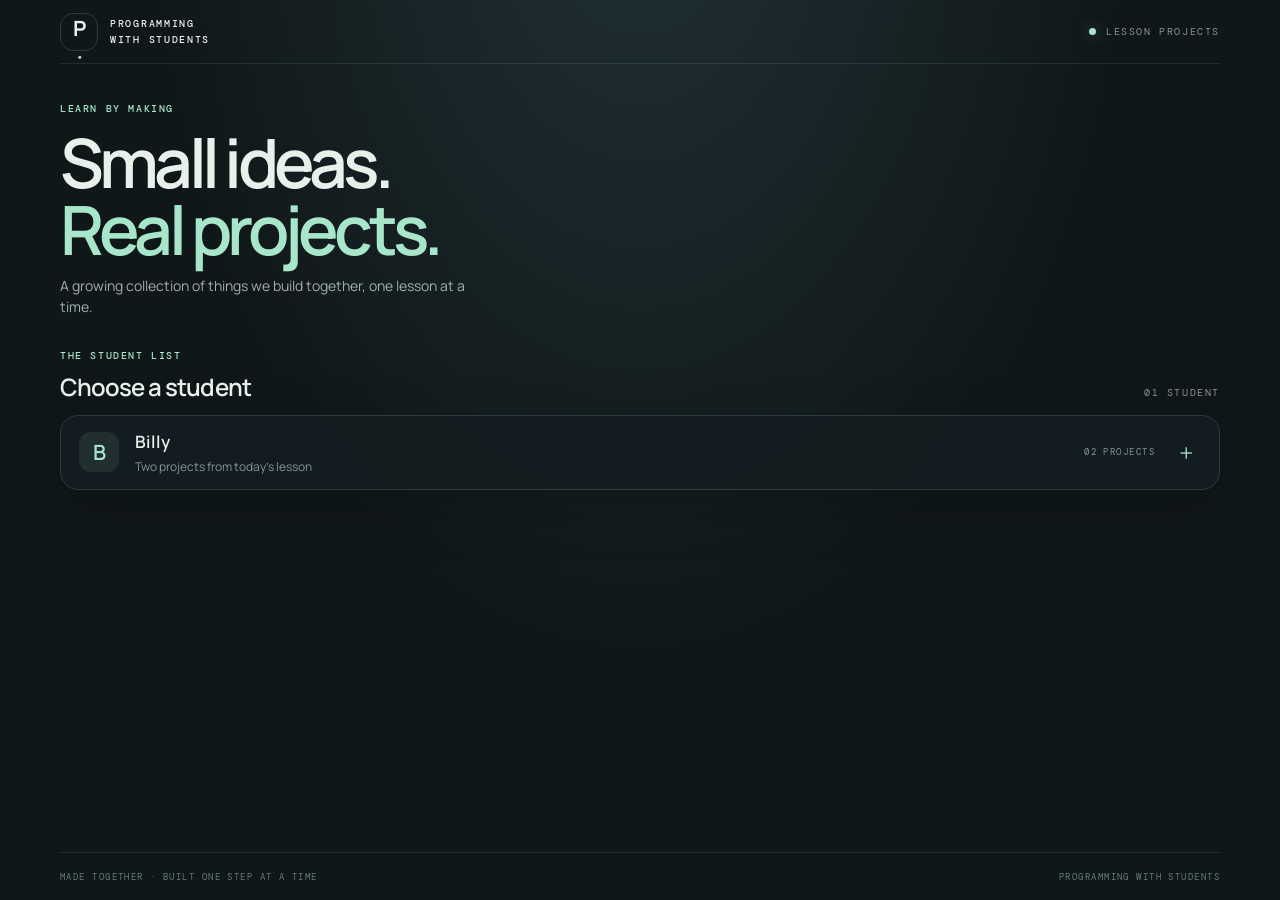
==== index.html @ 52b8debb "Build student project gallery and responsive learning apps" ====
<!doctype html>
<html lang="en">
<head>
  <meta charset="utf-8">
  <meta name="viewport" content="width=device-width, initial-scale=1">
  <meta name="theme-color" content="#101719">
  <meta name="description" content="A collection of projects built by students during programming lessons.">
  <title>Programming with Students</title>
  <link rel="preconnect" href="https://fonts.googleapis.com">
  <link rel="preconnect" href="https://fonts.gstatic.com" crossorigin>
  <link href="https://fonts.googleapis.com/css2?family=DM+Mono:wght@400;500&family=Manrope:wght@400;500;600;700;800&display=swap" rel="stylesheet">
  <link rel="stylesheet" href="gallery.css">
  <script src="gallery.js" defer></script>
</head>
<body>
  <main class="site-shell">
    <header class="masthead">
      <a class="wordmark" href="./" aria-label="Programming with Students home"><span class="mark">P<span>·</span></span><span>PROGRAMMING<br>WITH STUDENTS</span></a>
      <span class="edition"><span class="live-dot"></span> LESSON PROJECTS</span>
    </header>

    <section class="intro">
      <p class="eyebrow">LEARN BY MAKING</p>
      <h1>Small ideas.<br><span>Real projects.</span></h1>
      <p class="intro-copy">A growing collection of things we build together, one lesson at a time.</p>
    </section>

    <section class="students" aria-labelledby="students-title">
      <div class="section-heading">
        <div>
          <p class="eyebrow">THE STUDENT LIST</p>
          <h2 id="students-title">Choose a student</h2>
        </div>
        <span class="count">01 STUDENT</span>
      </div>

      <article class="student-card" id="billyCard">
        <button class="student-toggle" id="billyToggle" type="button" aria-expanded="false" aria-controls="billyProjects">
          <span class="student-avatar" aria-hidden="true">B</span>
          <span class="student-info"><strong>Billy</strong><span>Two projects from today’s lesson</span></span>
          <span class="project-count">02 PROJECTS</span>
          <span class="toggle-icon" aria-hidden="true">+</span>
        </button>

        <div class="projects" id="billyProjects" hidden>
          <div class="project-grid">
            <article class="project-card">
              <div class="project-heading">
                <div><p class="eyebrow">PROJECT 01</p><h3>A Minimal Clock</h3></div>
                <span class="project-symbol" aria-hidden="true">◷</span>
              </div>
              <p class="project-description">Digital, analog, and word clock styles, with a time scrubber for exploring the word clock.</p>
              <div class="preview-frame clock-preview">
                <iframe src="students/Billy/Clock/clock.html" title="Billy’s clock project preview" loading="lazy"></iframe>
              </div>
              <a class="open-link" href="students/Billy/Clock/clock.html" target="_blank" rel="noopener">Open clock <span aria-hidden="true">↗</span></a>
            </article>

            <article class="project-card">
              <div class="project-heading">
                <div><p class="eyebrow">PROJECT 02</p><h3>Irregular Words</h3></div>
                <span class="project-symbol text-symbol" aria-hidden="true">Aa</span>
              </div>
              <p class="project-description">Flashcards, sentence gaps, and missing-letter spelling practice for English verbs.</p>
              <div class="preview-frame words-preview">
                <iframe src="students/Billy/Irregular%20Words/practice.html" title="Billy’s irregular verbs practice preview" loading="lazy"></iframe>
              </div>
              <a class="open-link" href="students/Billy/Irregular%20Words/practice.html" target="_blank" rel="noopener">Open practice <span aria-hidden="true">↗</span></a>
            </article>
          </div>
          <p class="future-note"><span aria-hidden="true">✳</span> More student projects will find a home here.</p>
        </div>
      </article>
    </section>

    <footer class="site-footer"><span>MADE TOGETHER · BUILT ONE STEP AT A TIME</span><span>PROGRAMMING WITH STUDENTS</span></footer>
  </main>
</body>
</html>
---- gallery.css ----
:root {
  color-scheme: dark;
  --bg: #101719;
  --surface: #141e21;
  --surface-raised: #182427;
  --line: #2b3b40;
  --muted: #80969b;
  --text: #e6f1ec;
  --accent: #a7e6cb;
  --accent-ink: #13201d;
  --mono: "DM Mono", ui-monospace, SFMono-Regular, Consolas, monospace;
  --sans: Manrope, system-ui, sans-serif;
}
* { box-sizing: border-box; }
body {
  margin: 0;
  min-height: 100vh;
  background: radial-gradient(ellipse at 50% -20%, #213236 0, transparent 54%), var(--bg);
  color: var(--text);
  font-family: var(--sans);
}
button, a { font: inherit; }
.site-shell { width: min(1160px, calc(100% - 48px)); margin: 0 auto; }
.masthead { min-height: 92px; display: flex; justify-content: space-between; align-items: center; border-bottom: 1px solid rgba(167,230,203,.11); }
.wordmark { display: inline-flex; gap: 12px; align-items: center; color: var(--text); text-decoration: none; font: 500 10px/1.55 var(--mono); letter-spacing: .17em; }
.mark { width: 38px; height: 38px; border: 1px solid var(--line); border-radius: 13px; display: grid; place-items: center; font: 700 21px var(--sans); letter-spacing: -.08em; }
.mark span { color: var(--accent); }
.edition, .eyebrow, .count, .project-count, .site-footer { font-family: var(--mono); letter-spacing: .16em; }
.edition { color: var(--muted); font-size: 10px; display: flex; gap: 10px; align-items: center; }
.live-dot { width: 7px; height: 7px; border-radius: 50%; background: var(--accent); box-shadow: 0 0 15px #a7e6cb66; }
.intro { padding: 84px 0 76px; max-width: 620px; }
.eyebrow { color: var(--accent); font-size: 10px; font-weight: 500; margin: 0 0 14px; }
h1 { font-size: clamp(48px, 7vw, 82px); line-height: .99; letter-spacing: -.07em; font-weight: 600; margin: 0; }
h1 span { color: var(--accent); }
.intro-copy { color: #9eafb0; font-size: 16px; line-height: 1.7; margin: 24px 0 0; max-width: 430px; }
.students { padding-bottom: 88px; }
.section-heading { display: flex; align-items: end; justify-content: space-between; margin-bottom: 20px; }
.section-heading .eyebrow { margin-bottom: 8px; }
h2 { margin: 0; font-size: 24px; letter-spacing: -.04em; font-weight: 600; }
.count { color: var(--muted); font-size: 10px; padding-bottom: 4px; }
.student-card { background: rgba(20,30,33,.85); border: 1px solid var(--line); border-radius: 18px; overflow: hidden; box-shadow: 0 18px 60px #0002; }
.student-toggle { width: 100%; border: 0; background: transparent; color: inherit; display: flex; align-items: center; text-align: left; gap: 16px; padding: 20px 24px; cursor: pointer; }
.student-toggle:hover, .student-toggle:focus-visible { background: #ffffff05; }
.student-toggle:focus-visible, .open-link:focus-visible { outline: 2px solid var(--accent); outline-offset: 3px; }
.student-avatar { width: 48px; height: 48px; border-radius: 15px; background: #a7e6cb18; color: var(--accent); display: grid; place-items: center; font-size: 21px; font-weight: 600; }
.student-info { display: grid; gap: 5px; flex: 1; }
.student-info strong { font-size: 17px; font-weight: 600; }
.student-info > span { color: var(--muted); font-size: 12px; }
.project-count { color: var(--muted); font-size: 9px; }
.toggle-icon { color: var(--accent); font: 300 25px var(--sans); width: 30px; text-align: center; transition: transform .2s ease; }
.student-toggle[aria-expanded="true"] .toggle-icon { transform: rotate(45deg); }
.projects { border-top: 1px solid var(--line); padding: 24px; }
.project-grid { display: grid; grid-template-columns: repeat(2, minmax(0,1fr)); gap: 18px; }
.project-card { min-width: 0; border: 1px solid #29383c; background: #111a1d; border-radius: 14px; padding: 20px; }
.project-heading { display: flex; justify-content: space-between; align-items: center; }
.project-heading .eyebrow { font-size: 9px; margin-bottom: 7px; }
h3 { font-size: 19px; letter-spacing: -.04em; font-weight: 600; margin: 0; }
.project-symbol { width: 38px; height: 38px; display: grid; place-items: center; border-radius: 12px; color: var(--accent); background: #a7e6cb12; font-size: 25px; }
.text-symbol { font: 500 15px var(--mono); }
.project-description { color: #91a3a5; min-height: 42px; font-size: 12px; line-height: 1.7; margin: 12px 0 16px; }
.preview-frame { background: #0d1315; border: 1px solid #2a383c; border-radius: 10px; overflow: hidden; position: relative; }
.preview-frame iframe { width: 100%; display: block; border: 0; background: #0d1315; }
.clock-preview iframe { height: 340px; }
.words-preview iframe { height: 420px; }
.open-link { margin-top: 14px; display: inline-flex; align-items: center; gap: 9px; color: var(--accent); text-decoration: none; font: 500 11px var(--mono); letter-spacing: .05em; }
.open-link span { font-size: 15px; transition: transform .2s ease; }
.open-link:hover span { transform: translate(2px,-2px); }
.future-note { margin: 22px 0 0; color: var(--muted); font-size: 12px; display: flex; align-items: center; gap: 9px; }
.future-note span { color: var(--accent); }
.site-footer { border-top: 1px solid rgba(167,230,203,.11); min-height: 66px; display: flex; justify-content: space-between; align-items: center; gap: 18px; color: #64797e; font-size: 9px; }
[hidden] { display: none !important; }
@media (max-width: 720px) {
  .site-shell { width: min(100% - 32px, 540px); }
  .intro { padding: 66px 0 60px; }
  .project-grid { grid-template-columns: 1fr; }
  .project-description { min-height: 0; }
  .clock-preview iframe { height: 310px; }
  .words-preview iframe { height: 390px; }
  .projects { padding: 16px; }
}
@media (max-width: 480px) {
  .masthead { min-height: 76px; }
  .edition { font-size: 8px; }
  .student-toggle { gap: 11px; padding: 16px; }
  .student-info > span { font-size: 11px; }
  .project-count { display: none; }
  .site-footer { font-size: 8px; letter-spacing: .09em; }
}
/* Keep the student list and both project cards in one viewport. */
.site-shell{min-height:100svh;display:flex;flex-direction:column}
.masthead{min-height:64px}
.intro{padding:clamp(22px,4.2vh,42px) 0 clamp(18px,3.5vh,32px)}
.intro h1{font-size:clamp(42px,6vw,68px)}
.intro-copy{margin-top:12px;font-size:14px;line-height:1.5}
.students{padding-bottom:clamp(18px,3vh,28px)}
.section-heading{margin-bottom:12px}
.student-toggle{padding:14px 18px}
.student-avatar{width:40px;height:40px;border-radius:12px}
.projects{padding:14px}
.project-grid{gap:12px}
.project-card{padding:14px}
.project-description{min-height:36px;margin:8px 0 10px;font-size:11px;line-height:1.55}
.clock-preview iframe,.words-preview iframe{height:150px}
.open-link{margin-top:10px}
.future-note{margin-top:12px}
.site-footer{margin-top:auto;min-height:48px}
@media(max-width:720px){
  .site-shell{width:calc(100% - 28px)}
  .masthead{min-height:54px}
  .mark{width:32px;height:32px;border-radius:10px}
  .intro{padding:18px 0 16px}
  .intro .eyebrow{margin-bottom:8px}
  .intro h1{font-size:clamp(36px,10vw,48px)}
  .intro-copy{max-width:370px;margin-top:9px;font-size:12px;line-height:1.45}
  .section-heading{margin-bottom:9px}
  h2{font-size:20px}
  .student-toggle{gap:10px;padding:11px 12px}
  .student-avatar{width:36px;height:36px}
  .student-info strong{font-size:15px}
  .student-info>span{font-size:10px}
  .projects{padding:10px}
  .project-grid{grid-template-columns:1fr;gap:8px}
  .project-card{display:grid;grid-template-columns:minmax(0,1fr) auto;gap:0 10px;padding:10px 12px}
  .project-heading{grid-column:1/-1}
  .project-heading .eyebrow{margin-bottom:4px}
  h3{font-size:15px}
  .project-symbol{width:30px;height:30px}
  .project-description{grid-column:1/-1;min-height:0;margin:5px 0 7px;font-size:10px;line-height:1.4}
  .preview-frame{grid-column:1/-1}
  .clock-preview iframe,.words-preview iframe{height:74px}
  .open-link{grid-column:1/-1;margin-top:6px;font-size:10px}
  .future-note{margin-top:8px;font-size:10px}
  .site-footer{min-height:36px;font-size:7px;letter-spacing:.07em}
}
@media(max-height:760px){
  .intro{padding-top:18px;padding-bottom:14px}
  .intro h1{font-size:clamp(38px,6vh,58px)}
  .students{padding-bottom:14px}
  .clock-preview iframe,.words-preview iframe{height:120px}
}
@media(max-width:720px) and (max-height:760px){
  .intro{padding:12px 0}
  .intro h1{font-size:36px}
  .intro-copy{margin-top:6px}
  .clock-preview iframe,.words-preview iframe{height:58px}
  .project-description{display:none}
  .site-footer{min-height:30px}
}
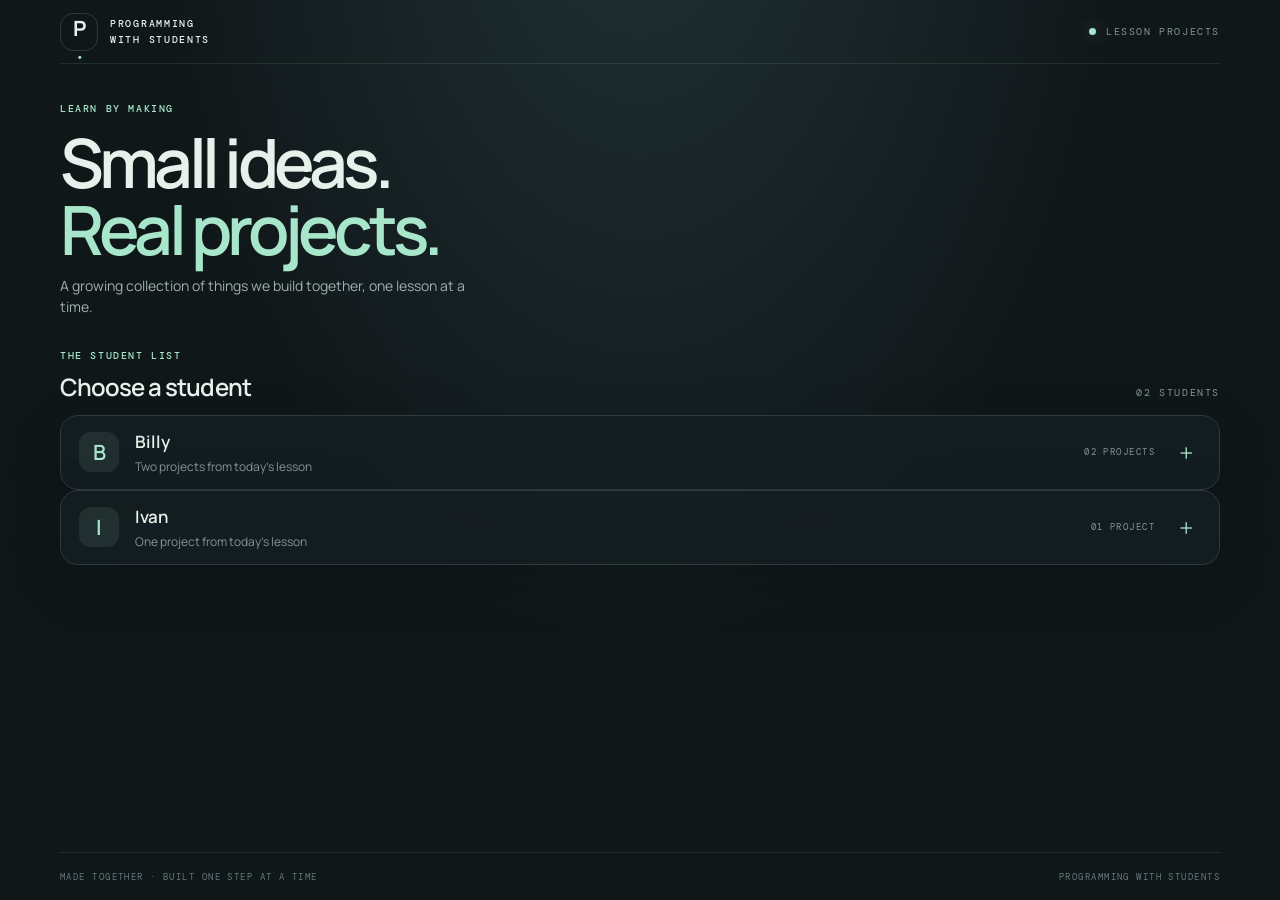
==== commit 8ce0f37a: "Add Ivan rugby vocabulary project" ====
--- a/index.html
+++ b/index.html
@@ -31,7 +31,7 @@
           <p class="eyebrow">THE STUDENT LIST</p>
           <h2 id="students-title">Choose a student</h2>
         </div>
-        <span class="count">01 STUDENT</span>
+        <span class="count">02 STUDENTS</span>
       </div>
 
       <article class="student-card" id="billyCard">
@@ -71,9 +71,34 @@
           <p class="future-note"><span aria-hidden="true">✳</span> More student projects will find a home here.</p>
         </div>
       </article>
+
+      <article class="student-card" id="ivanCard">
+        <button class="student-toggle" id="ivanToggle" type="button" aria-expanded="false" aria-controls="ivanProjects">
+          <span class="student-avatar" aria-hidden="true">I</span>
+          <span class="student-info"><strong>Ivan</strong><span>One project from today’s lesson</span></span>
+          <span class="project-count">01 PROJECT</span>
+          <span class="toggle-icon" aria-hidden="true">+</span>
+        </button>
+
+        <div class="projects" id="ivanProjects" hidden>
+          <div class="project-grid">
+            <article class="project-card">
+              <div class="project-heading">
+                <div><p class="eyebrow">PROJECT 01</p><h3>Rugby Vocab Champions</h3></div>
+                <span class="project-symbol" aria-hidden="true">🏉</span>
+              </div>
+              <p class="project-description">A playful rugby-themed English vocabulary game with a playbook, goal-kicking challenges, and quizzes.</p>
+              <div class="preview-frame rugby-preview">
+                <iframe src="students/Ivan/rugby-vocab.html" title="Ivan’s Rugby Vocab Champions project preview" loading="lazy"></iframe>
+              </div>
+              <a class="open-link" href="students/Ivan/rugby-vocab.html" target="_blank" rel="noopener">Open Rugby Vocab Champions <span aria-hidden="true">↗</span></a>
+            </article>
+          </div>
+        </div>
+      </article>
     </section>
 
     <footer class="site-footer"><span>MADE TOGETHER · BUILT ONE STEP AT A TIME</span><span>PROGRAMMING WITH STUDENTS</span></footer>
   </main>
 </body>
-</html>+</html>
--- a/gallery.css
+++ b/gallery.css
@@ -62,6 +62,7 @@
 .preview-frame iframe { width: 100%; display: block; border: 0; background: #0d1315; }
 .clock-preview iframe { height: 340px; }
 .words-preview iframe { height: 420px; }
+.rugby-preview iframe { height: 340px; }
 .open-link { margin-top: 14px; display: inline-flex; align-items: center; gap: 9px; color: var(--accent); text-decoration: none; font: 500 11px var(--mono); letter-spacing: .05em; }
 .open-link span { font-size: 15px; transition: transform .2s ease; }
 .open-link:hover span { transform: translate(2px,-2px); }
@@ -100,7 +101,7 @@
 .project-grid{gap:12px}
 .project-card{padding:14px}
 .project-description{min-height:36px;margin:8px 0 10px;font-size:11px;line-height:1.55}
-.clock-preview iframe,.words-preview iframe{height:150px}
+.clock-preview iframe,.words-preview iframe,.rugby-preview iframe{height:150px}
 .open-link{margin-top:10px}
 .future-note{margin-top:12px}
 .site-footer{margin-top:auto;min-height:48px}
@@ -127,7 +128,7 @@
   .project-symbol{width:30px;height:30px}
   .project-description{grid-column:1/-1;min-height:0;margin:5px 0 7px;font-size:10px;line-height:1.4}
   .preview-frame{grid-column:1/-1}
-  .clock-preview iframe,.words-preview iframe{height:74px}
+  .clock-preview iframe,.words-preview iframe,.rugby-preview iframe{height:74px}
   .open-link{grid-column:1/-1;margin-top:6px;font-size:10px}
   .future-note{margin-top:8px;font-size:10px}
   .site-footer{min-height:36px;font-size:7px;letter-spacing:.07em}
@@ -136,13 +137,13 @@
   .intro{padding-top:18px;padding-bottom:14px}
   .intro h1{font-size:clamp(38px,6vh,58px)}
   .students{padding-bottom:14px}
-  .clock-preview iframe,.words-preview iframe{height:120px}
+  .clock-preview iframe,.words-preview iframe,.rugby-preview iframe{height:120px}
 }
 @media(max-width:720px) and (max-height:760px){
   .intro{padding:12px 0}
   .intro h1{font-size:36px}
   .intro-copy{margin-top:6px}
-  .clock-preview iframe,.words-preview iframe{height:58px}
+  .clock-preview iframe,.words-preview iframe,.rugby-preview iframe{height:58px}
   .project-description{display:none}
   .site-footer{min-height:30px}
-}+}
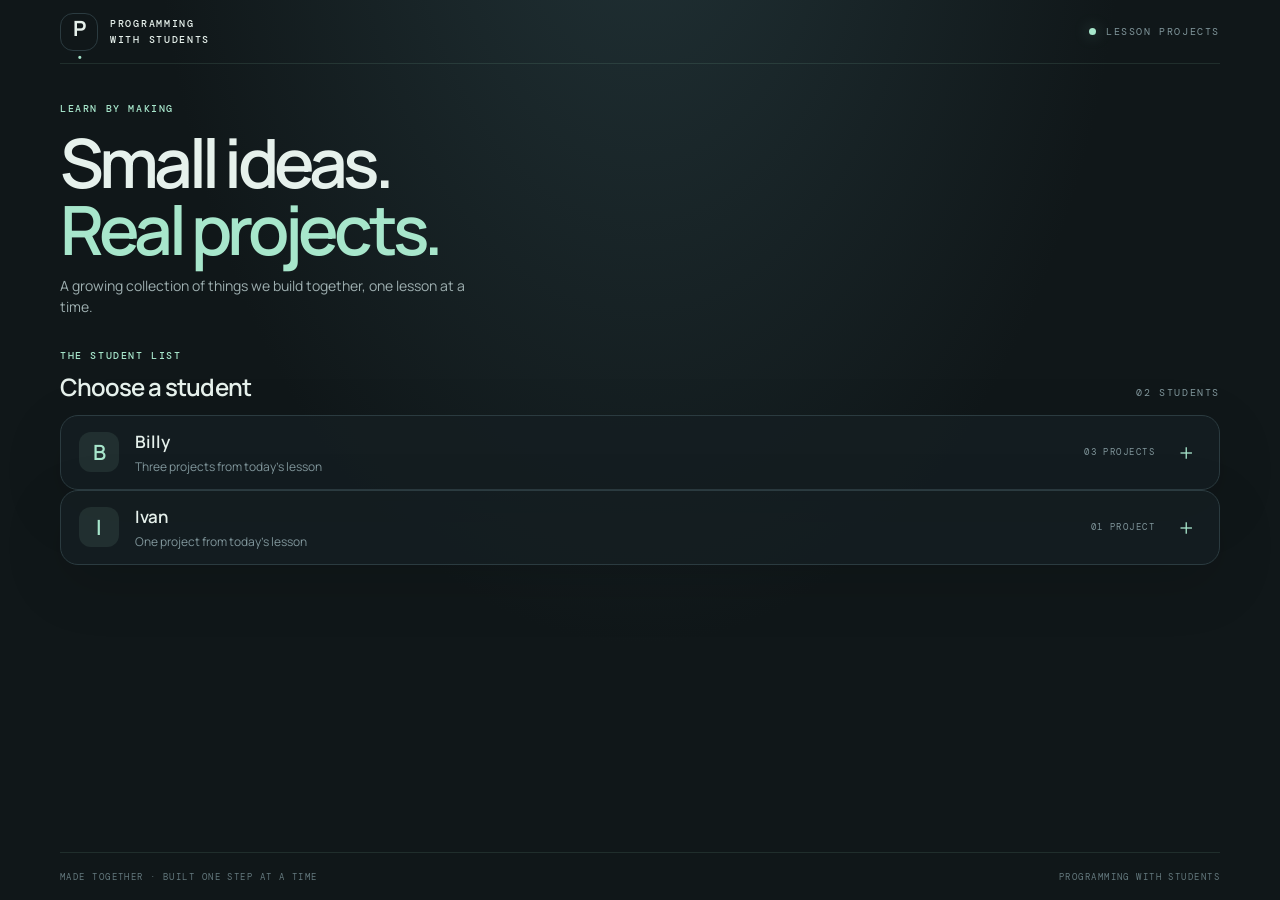
==== commit 17ffe38e: "Add Billy Tennis Master project" ====
--- a/index.html
+++ b/index.html
@@ -37,8 +37,8 @@
       <article class="student-card" id="billyCard">
         <button class="student-toggle" id="billyToggle" type="button" aria-expanded="false" aria-controls="billyProjects">
           <span class="student-avatar" aria-hidden="true">B</span>
-          <span class="student-info"><strong>Billy</strong><span>Two projects from today’s lesson</span></span>
-          <span class="project-count">02 PROJECTS</span>
+          <span class="student-info"><strong>Billy</strong><span>Three projects from today’s lesson</span></span>
+          <span class="project-count">03 PROJECTS</span>
           <span class="toggle-icon" aria-hidden="true">+</span>
         </button>
 
@@ -66,6 +66,17 @@
                 <iframe src="students/Billy/Irregular%20Words/practice.html" title="Billy’s irregular verbs practice preview" loading="lazy"></iframe>
               </div>
               <a class="open-link" href="students/Billy/Irregular%20Words/practice.html" target="_blank" rel="noopener">Open practice <span aria-hidden="true">↗</span></a>
+            </article>
+            <article class="project-card">
+              <div class="project-heading">
+                <div><p class="eyebrow">PROJECT 03</p><h3>Tennis Master</h3></div>
+                <span class="project-symbol" aria-hidden="true">🎾</span>
+              </div>
+              <p class="project-description">Explore the tennis court, learn key vocabulary and rules, practise scoring, and test your knowledge.</p>
+              <div class="preview-frame tennis-preview">
+                <iframe src="students/Billy/Tennis%20Master/index.html" title="Billy Tennis Master project preview" loading="lazy"></iframe>
+              </div>
+              <a class="open-link" href="students/Billy/Tennis%20Master/index.html" target="_blank" rel="noopener">Open Tennis Master <span aria-hidden="true">↗</span></a>
             </article>
           </div>
           <p class="future-note"><span aria-hidden="true">✳</span> More student projects will find a home here.</p>
--- a/gallery.css
+++ b/gallery.css
@@ -101,7 +101,7 @@
 .project-grid{gap:12px}
 .project-card{padding:14px}
 .project-description{min-height:36px;margin:8px 0 10px;font-size:11px;line-height:1.55}
-.clock-preview iframe,.words-preview iframe,.rugby-preview iframe{height:150px}
+.clock-preview iframe,.words-preview iframe,.rugby-preview iframe,.tennis-preview iframe{height:150px}
 .open-link{margin-top:10px}
 .future-note{margin-top:12px}
 .site-footer{margin-top:auto;min-height:48px}
@@ -128,7 +128,7 @@
   .project-symbol{width:30px;height:30px}
   .project-description{grid-column:1/-1;min-height:0;margin:5px 0 7px;font-size:10px;line-height:1.4}
   .preview-frame{grid-column:1/-1}
-  .clock-preview iframe,.words-preview iframe,.rugby-preview iframe{height:74px}
+  .clock-preview iframe,.words-preview iframe,.rugby-preview iframe,.tennis-preview iframe{height:74px}
   .open-link{grid-column:1/-1;margin-top:6px;font-size:10px}
   .future-note{margin-top:8px;font-size:10px}
   .site-footer{min-height:36px;font-size:7px;letter-spacing:.07em}
@@ -137,13 +137,13 @@
   .intro{padding-top:18px;padding-bottom:14px}
   .intro h1{font-size:clamp(38px,6vh,58px)}
   .students{padding-bottom:14px}
-  .clock-preview iframe,.words-preview iframe,.rugby-preview iframe{height:120px}
+  .clock-preview iframe,.words-preview iframe,.rugby-preview iframe,.tennis-preview iframe{height:120px}
 }
 @media(max-width:720px) and (max-height:760px){
   .intro{padding:12px 0}
   .intro h1{font-size:36px}
   .intro-copy{margin-top:6px}
-  .clock-preview iframe,.words-preview iframe,.rugby-preview iframe{height:58px}
+  .clock-preview iframe,.words-preview iframe,.rugby-preview iframe,.tennis-preview iframe{height:58px}
   .project-description{display:none}
   .site-footer{min-height:30px}
 }
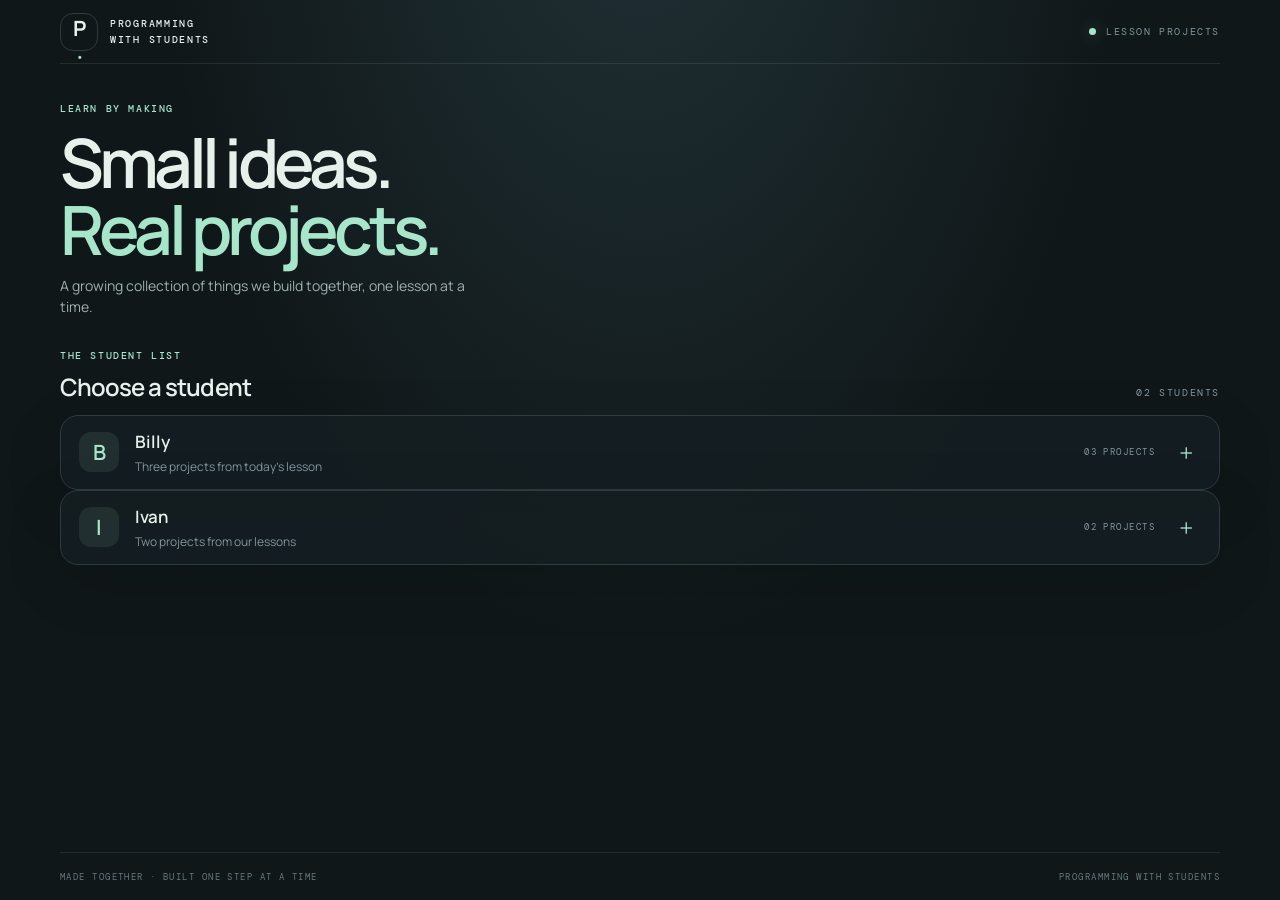
==== commit d375dc50: "Add Ivan animal facts quiz" ====
--- a/index.html
+++ b/index.html
@@ -86,8 +86,8 @@
       <article class="student-card" id="ivanCard">
         <button class="student-toggle" id="ivanToggle" type="button" aria-expanded="false" aria-controls="ivanProjects">
           <span class="student-avatar" aria-hidden="true">I</span>
-          <span class="student-info"><strong>Ivan</strong><span>One project from today’s lesson</span></span>
-          <span class="project-count">01 PROJECT</span>
+          <span class="student-info"><strong>Ivan</strong><span>Two projects from our lessons</span></span>
+          <span class="project-count">02 PROJECTS</span>
           <span class="toggle-icon" aria-hidden="true">+</span>
         </button>
 
@@ -104,6 +104,18 @@
               </div>
               <a class="open-link" href="students/Ivan/rugby-vocab.html" target="_blank" rel="noopener">Open Rugby Vocab Champions <span aria-hidden="true">↗</span></a>
             </article>
+
+            <article class="project-card">
+              <div class="project-heading">
+                <div><p class="eyebrow">PROJECT 02</p><h3>Wild Truths</h3></div>
+                <span class="project-symbol" aria-hidden="true">🦉</span>
+              </div>
+              <p class="project-description">A true-or-false animal facts challenge with record breakers, surprising abilities, and ESL vocabulary.</p>
+              <div class="preview-frame animal-preview">
+                <iframe src="students/Ivan/Animal%20Facts/animal-quiz.html" title="Ivan’s Wild Truths animal facts quiz preview" loading="lazy"></iframe>
+              </div>
+              <a class="open-link" href="students/Ivan/Animal%20Facts/animal-quiz.html" target="_blank" rel="noopener">Open Wild Truths <span aria-hidden="true">↗</span></a>
+            </article>
           </div>
         </div>
       </article>
--- a/gallery.css
+++ b/gallery.css
@@ -63,6 +63,7 @@
 .clock-preview iframe { height: 340px; }
 .words-preview iframe { height: 420px; }
 .rugby-preview iframe { height: 340px; }
+.animal-preview iframe { height: 340px; }
 .open-link { margin-top: 14px; display: inline-flex; align-items: center; gap: 9px; color: var(--accent); text-decoration: none; font: 500 11px var(--mono); letter-spacing: .05em; }
 .open-link span { font-size: 15px; transition: transform .2s ease; }
 .open-link:hover span { transform: translate(2px,-2px); }
@@ -101,7 +102,7 @@
 .project-grid{gap:12px}
 .project-card{padding:14px}
 .project-description{min-height:36px;margin:8px 0 10px;font-size:11px;line-height:1.55}
-.clock-preview iframe,.words-preview iframe,.rugby-preview iframe,.tennis-preview iframe{height:150px}
+.clock-preview iframe,.words-preview iframe,.rugby-preview iframe,.tennis-preview iframe,.animal-preview iframe{height:150px}
 .open-link{margin-top:10px}
 .future-note{margin-top:12px}
 .site-footer{margin-top:auto;min-height:48px}
@@ -128,7 +129,7 @@
   .project-symbol{width:30px;height:30px}
   .project-description{grid-column:1/-1;min-height:0;margin:5px 0 7px;font-size:10px;line-height:1.4}
   .preview-frame{grid-column:1/-1}
-  .clock-preview iframe,.words-preview iframe,.rugby-preview iframe,.tennis-preview iframe{height:74px}
+  .clock-preview iframe,.words-preview iframe,.rugby-preview iframe,.tennis-preview iframe,.animal-preview iframe{height:74px}
   .open-link{grid-column:1/-1;margin-top:6px;font-size:10px}
   .future-note{margin-top:8px;font-size:10px}
   .site-footer{min-height:36px;font-size:7px;letter-spacing:.07em}
@@ -137,13 +138,13 @@
   .intro{padding-top:18px;padding-bottom:14px}
   .intro h1{font-size:clamp(38px,6vh,58px)}
   .students{padding-bottom:14px}
-  .clock-preview iframe,.words-preview iframe,.rugby-preview iframe,.tennis-preview iframe{height:120px}
+  .clock-preview iframe,.words-preview iframe,.rugby-preview iframe,.tennis-preview iframe,.animal-preview iframe{height:120px}
 }
 @media(max-width:720px) and (max-height:760px){
   .intro{padding:12px 0}
   .intro h1{font-size:36px}
   .intro-copy{margin-top:6px}
-  .clock-preview iframe,.words-preview iframe,.rugby-preview iframe,.tennis-preview iframe{height:58px}
+  .clock-preview iframe,.words-preview iframe,.rugby-preview iframe,.tennis-preview iframe,.animal-preview iframe{height:58px}
   .project-description{display:none}
   .site-footer{min-height:30px}
 }
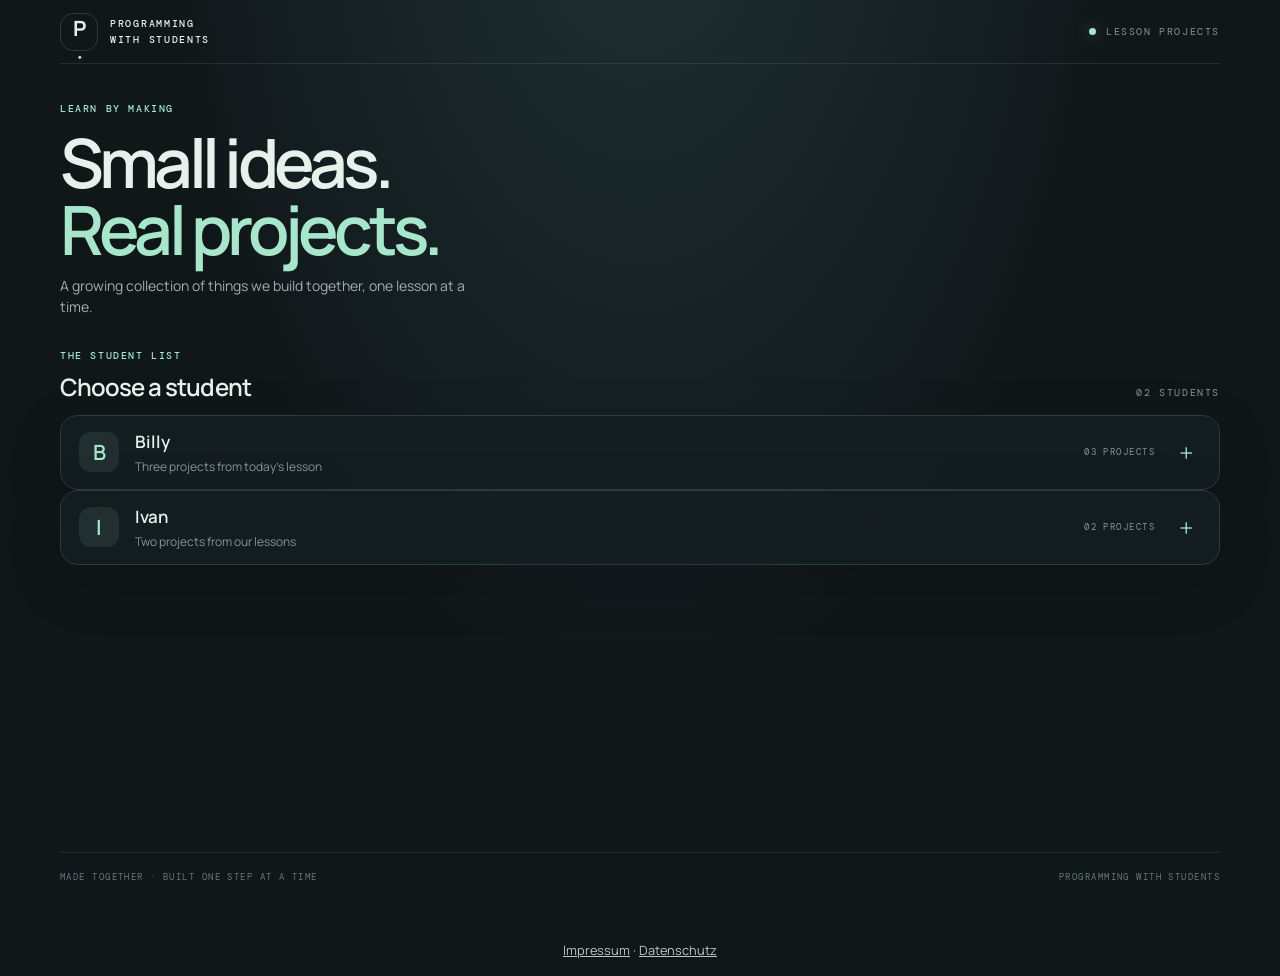
==== commit 90eb7993: "Add Datenschutz page and Impressum link A small footer on every page links to the shared Impressum o" ====
--- a/index.html
+++ b/index.html
@@ -123,5 +123,7 @@
 
     <footer class="site-footer"><span>MADE TOGETHER · BUILT ONE STEP AT A TIME</span><span>PROGRAMMING WITH STUDENTS</span></footer>
   </main>
+<!-- rechtliches -->
+<footer class="rechtliches" style="clear:both;margin:2.5rem auto 1rem;padding:0 1rem;text-align:center;font-size:.8rem;line-height:1.6;opacity:.8"><a href="https://edv.ruslanlomaka.org/impressum/" style="color:inherit;text-decoration:underline">Impressum</a> · <a href="datenschutz.html" style="color:inherit;text-decoration:underline">Datenschutz</a></footer>
 </body>
 </html>
